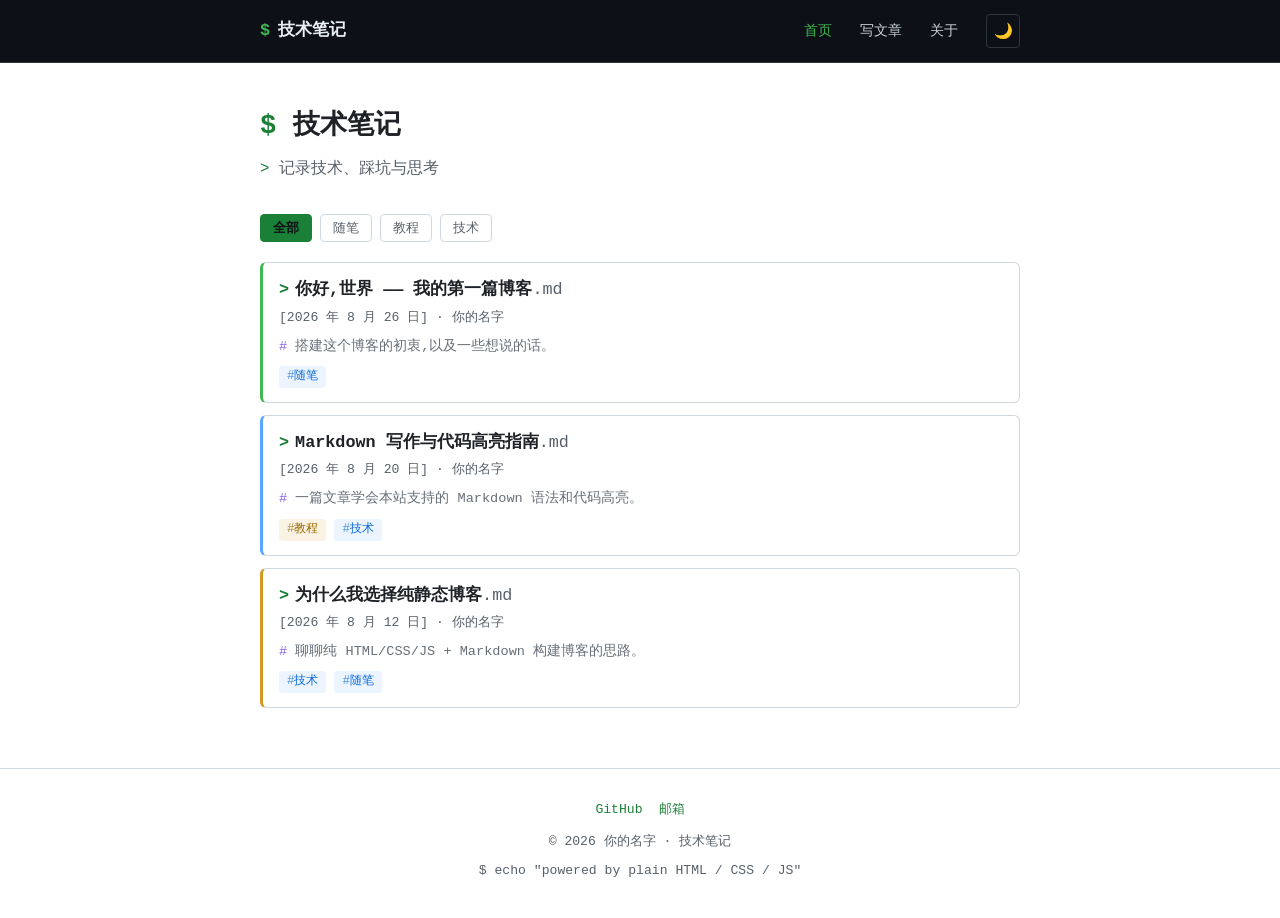
==== index.html @ 291576c0 "初始化:纯静态个人博客(终端代码风) 零构建、零后端的静态博客,文章用 Markdown 书写,通过 js/config.js 管理。  - 首页文章列表 + 标签筛选 - 文章详情页(marked " ====
<!DOCTYPE html>
<html lang="zh-CN">
<head>
  <meta charset="UTF-8" />
  <meta name="viewport" content="width=device-width, initial-scale=1.0" />
  <meta name="description" content="个人博客首页" />
  <title>首页 · 技术笔记</title>

  <!-- 提前设置主题,避免刷新闪烁 -->
  <script>
    (function () {
      var t = localStorage.getItem("theme");
      if (!t) t = window.matchMedia("(prefers-color-scheme: dark)").matches ? "dark" : "light";
      document.documentElement.setAttribute("data-theme", t);
    })();
  </script>

  <link rel="stylesheet" href="css/style.css" />
</head>
<body>
  <header id="site-header" class="site-header"></header>

  <main class="container">
    <section class="hero">
      <h1><span class="prompt">$</span> <span id="hero-title">技术笔记</span></h1>
      <p class="tagline">记录技术、踩坑与思考</p>
    </section>

    <div id="tag-filter" class="tag-filter"></div>
    <div id="post-list" class="post-list"></div>
  </main>

  <footer id="site-footer" class="site-footer"></footer>

  <script src="js/config.js"></script>
  <script src="js/main.js"></script>
  <script src="js/index.js"></script>
</body>
</html>
---- css/style.css ----
/* ==========================================================================
   技术笔记 —— 终端代码风格
   深色为默认(终端),浅色为「纸面终端」。代码块始终保持深色。
   ========================================================================== */

:root {
  --font-mono: "SFMono-Regular", "JetBrains Mono", "Fira Code", Consolas,
    "Liberation Mono", Menlo, monospace;
  --font-sans: -apple-system, "Segoe UI", "PingFang SC", "Hiragino Sans GB",
    "Microsoft YaHei", "Helvetica Neue", sans-serif;

  /* 深色(终端)主题 */
  --bg: #0d1117;
  --bg-soft: #161b22;
  --card: #161b22;
  --text: #c9d1d9;
  --text-muted: #8b949e;
  --heading: #e6edf3;
  --border: #30363d;
  --accent: #3fb950;   /* 绿:提示符 / 链接 */
  --accent-2: #58a6ff; /* 蓝 */
  --accent-3: #d29922; /* 琥珀 */
  --accent-4: #bc8cff; /* 紫 */
  --accent-5: #f85149; /* 红 */
  --code-bg: #0d1117;
  --code-text: #c9d1d9;
  --shadow: 0 8px 24px rgba(0, 0, 0, 0.4);
}

[data-theme="light"] {
  --bg: #ffffff;
  --bg-soft: #f6f8fa;
  --card: #ffffff;
  --text: #24292f;
  --text-muted: #57606a;
  --heading: #1f2328;
  --border: #d0d7de;
  --accent: #1a7f37;
  --accent-2: #0969da;
  --accent-3: #9a6700;
  --accent-4: #8250df;
  --accent-5: #cf222e;
  --code-bg: #0d1117; /* 代码块保持深色,模拟终端 */
  --code-text: #c9d1d9;
  --shadow: 0 8px 24px rgba(140, 149, 159, 0.15);
}

/* ---- 基础 ---- */
* { box-sizing: border-box; }
html { scroll-behavior: smooth; }

body {
  margin: 0;
  font-family: var(--font-sans);
  background: var(--bg);
  color: var(--text);
  line-height: 1.7;
  -webkit-font-smoothing: antialiased;
  transition: background-color 0.25s ease, color 0.25s ease;
}

a { color: var(--accent); text-decoration: none; }
a:hover { text-decoration: underline; }

img { max-width: 100%; border-radius: 6px; }

.container { max-width: 800px; margin: 0 auto; padding: 0 20px; }

/* 终端提示符 */
.prompt { color: var(--accent); font-family: var(--font-mono); font-weight: 600; }

/* ==========================================================================
   页头(始终为深色终端栏)
   ========================================================================== */
.site-header {
  background: #0d1117;
  border-bottom: 1px solid #30363d;
  position: sticky;
  top: 0;
  z-index: 100;
}

.header-inner {
  max-width: 800px;
  margin: 0 auto;
  padding: 14px 20px;
  display: flex;
  align-items: center;
  gap: 16px;
}

.brand {
  display: flex;
  align-items: baseline;
  gap: 8px;
  font-family: var(--font-mono);
  font-weight: 700;
  font-size: 1.05rem;
  color: #e6edf3;
  white-space: nowrap;
}
.brand:hover { text-decoration: none; }
.brand .prompt { color: #3fb950; }

.nav {
  display: flex;
  align-items: center;
  gap: 4px;
  margin-left: auto;
  font-family: var(--font-mono);
}

.nav a {
  color: #c9d1d9;
  padding: 5px 12px;
  border-radius: 4px;
  font-size: 0.9rem;
  transition: color 0.15s ease, background-color 0.15s ease;
}
.nav a:hover { color: #e6edf3; background: #161b22; text-decoration: none; }
.nav a.active { color: #3fb950; }

.theme-toggle {
  border: 1px solid #30363d;
  cursor: pointer;
  width: 34px;
  height: 34px;
  border-radius: 4px;
  background: transparent;
  color: #c9d1d9;
  font-size: 0.95rem;
  display: grid;
  place-items: center;
  transition: background-color 0.15s ease, color 0.15s ease;
}
.theme-toggle:hover { background: #161b22; color: #3fb950; }

/* ==========================================================================
   首页 Hero
   ========================================================================== */
.hero { padding: 40px 0 12px; }

.hero h1 {
  margin: 0 0 6px;
  font-family: var(--font-mono);
  font-size: 1.7rem;
  color: var(--heading);
  font-weight: 700;
}

.hero .tagline {
  margin: 0;
  color: var(--text-muted);
  font-family: var(--font-mono);
  font-size: 0.98rem;
}
.hero .tagline::before { content: "> "; color: var(--accent); }

/* ==========================================================================
   标签筛选
   ========================================================================== */
.tag-filter {
  display: flex;
  flex-wrap: wrap;
  gap: 8px;
  margin: 20px 0;
}

.filter-btn {
  border: 1px solid var(--border);
  background: var(--card);
  color: var(--text-muted);
  padding: 4px 12px;
  border-radius: 4px;
  font-family: var(--font-mono);
  font-size: 0.82rem;
  cursor: pointer;
  transition: all 0.15s ease;
}
.filter-btn:hover { border-color: var(--accent); color: var(--accent); }
.filter-btn.active {
  background: var(--accent);
  border-color: var(--accent);
  color: #0d1117;
  font-weight: 600;
}

/* ==========================================================================
   文章列表(终端文件列表)
   ========================================================================== */
.post-list { display: flex; flex-direction: column; gap: 12px; }

.post-card {
  display: block;
  background: var(--card);
  border: 1px solid var(--border);
  border-left: 3px solid var(--card-accent, var(--accent));
  border-radius: 6px;
  padding: 14px 16px;
  font-family: var(--font-mono);
  transition: background-color 0.15s ease, transform 0.15s ease, box-shadow 0.15s ease;
}
.post-card:hover {
  background: var(--bg-soft);
  transform: translateX(3px);
  box-shadow: var(--shadow);
  text-decoration: none;
}

.post-title {
  color: var(--heading);
  font-size: 1.05rem;
  font-weight: 600;
  line-height: 1.5;
}
.post-title .prompt { margin-right: 6px; }
.post-title .ext { color: var(--text-muted); font-weight: 400; }

.post-meta {
  color: var(--text-muted);
  font-size: 0.82rem;
  margin: 4px 0 6px;
}

.post-desc {
  color: var(--text-muted);
  font-size: 0.85rem;
  margin: 0 0 8px;
  opacity: 0.9;
}
.post-desc::before { content: "# "; color: var(--accent-4); }

.post-tags { display: flex; flex-wrap: wrap; gap: 8px; }

/* 标签(语法高亮 token 样式) */
.tag {
  display: inline-block;
  font-family: var(--font-mono);
  font-size: 0.78rem;
  padding: 1px 8px;
  border-radius: 4px;
  line-height: 1.6;
}
.tag::before { content: "#"; opacity: 0.7; }

.tag.t0 { color: var(--accent);  background: rgba(63, 185, 80, 0.12); }
.tag.t1 { color: var(--accent-2); background: rgba(88, 166, 255, 0.12); }
.tag.t2 { color: var(--accent-3); background: rgba(210, 153, 34, 0.12); }
.tag.t3 { color: var(--accent-4); background: rgba(188, 140, 255, 0.12); }
.tag.t4 { color: var(--accent-5); background: rgba(248, 81, 73, 0.12); }
.tag.t5 { color: var(--text-muted); background: rgba(139, 148, 158, 0.15); }

/* 空状态 */
.empty {
  text-align: center;
  color: var(--text-muted);
  padding: 60px 0;
  font-family: var(--font-mono);
}
.empty::before { content: "$ "; color: var(--accent); }

/* ==========================================================================
   文章详情
   ========================================================================== */
.article-header { margin: 36px 0 28px; }

.article-header h1 {
  font-family: var(--font-mono);
  font-size: 1.6rem;
  line-height: 1.4;
  color: var(--heading);
  margin: 0 0 12px;
}
.article-header h1::before { content: "# "; color: var(--accent); }

.article-header .post-meta {
  font-family: var(--font-mono);
  font-size: 0.85rem;
  color: var(--text-muted);
}

.article-content { font-size: 1.02rem; }

.article-content h2, .article-content h3 {
  font-family: var(--font-mono);
  color: var(--heading);
}
.article-content h2 { margin-top: 2em; }
.article-content h2::before { content: "## "; color: var(--accent); }
.article-content h3 { margin-top: 1.6em; }
.article-content h3::before { content: "### "; color: var(--accent-2); }

.article-content blockquote {
  margin: 1.2em 0;
  padding: 10px 18px;
  border-left: 3px solid var(--accent-3);
  background: var(--bg-soft);
  border-radius: 0 6px 6px 0;
  color: var(--text-muted);
  font-family: var(--font-mono);
  font-size: 0.95em;
}

.article-content code {
  background: var(--bg-soft);
  padding: 2px 6px;
  border-radius: 4px;
  font-family: var(--font-mono);
  font-size: 0.88em;
  color: var(--accent-2);
}
.article-content pre {
  background: var(--code-bg);
  color: var(--code-text);
  padding: 16px 18px;
  border: 1px solid var(--border);
  border-radius: 6px;
  overflow-x: auto;
  line-height: 1.6;
}
.article-content pre code {
  background: none;
  padding: 0;
  color: inherit;
  font-size: 0.88em;
}
.article-content table { border-collapse: collapse; margin: 1.2em 0; width: 100%; }
.article-content th, .article-content td {
  border: 1px solid var(--border);
  padding: 8px 12px;
  text-align: left;
}
.article-content th { background: var(--bg-soft); font-family: var(--font-mono); }
.article-content hr { border: none; border-top: 1px dashed var(--border); margin: 2em 0; }

.article-footer {
  margin-top: 40px;
  padding-top: 20px;
  border-top: 1px solid var(--border);
  display: flex;
  justify-content: space-between;
  gap: 12px;
  flex-wrap: wrap;
  font-family: var(--font-mono);
}
.article-footer a { font-size: 0.9rem; }

/* ==========================================================================
   关于页
   ========================================================================== */
.about-card {
  background: var(--card);
  border: 1px solid var(--border);
  border-radius: 6px;
  padding: 28px;
  margin-top: 32px;
}
.about-card .whoami {
  font-family: var(--font-mono);
  color: var(--text-muted);
  font-size: 0.9rem;
  margin: 0 0 8px;
}
.about-card .whoami::before { content: "$ whoami"; color: var(--accent); }
.about-card h1 { font-family: var(--font-mono); margin: 0 0 6px; color: var(--heading); font-size: 1.4rem; }
.about-card .role { color: var(--text-muted); margin: 0 0 20px; font-family: var(--font-mono); font-size: 0.9rem; }
.about-card h2 {
  font-family: var(--font-mono);
  color: var(--heading);
  margin-top: 1.8em;
  font-size: 1.05rem;
}
.about-card h2::before { content: "## "; color: var(--accent); }
.about-card p { font-size: 0.98rem; }

.social-list { display: flex; gap: 12px; flex-wrap: wrap; margin-top: 20px; }
.social-list a {
  font-family: var(--font-mono);
  padding: 6px 14px;
  border: 1px solid var(--border);
  border-radius: 4px;
  color: var(--text);
  transition: all 0.15s ease;
}
.social-list a:hover { border-color: var(--accent); color: var(--accent); text-decoration: none; }
.social-list a::before { content: "↗ "; color: var(--accent-2); }

/* ==========================================================================
   页脚
   ========================================================================== */
.site-footer {
  margin-top: 60px;
  padding: 30px 0 36px;
  text-align: center;
  color: var(--text-muted);
  font-family: var(--font-mono);
  font-size: 0.82rem;
  border-top: 1px solid var(--border);
}
.site-footer .footer-social { display: flex; gap: 16px; justify-content: center; margin-bottom: 10px; }

/* ==========================================================================
   写文章页(编辑器)
   ========================================================================== */
.editor-page h1 { font-family: var(--font-mono); font-size: 1.5rem; color: var(--heading); margin: 36px 0 4px; }
.editor-page h1::before { content: "$ "; color: var(--accent); }
.editor-page .sub { color: var(--text-muted); margin: 0 0 20px; font-size: 0.92rem; }

.field-grid { display: grid; grid-template-columns: 1fr 1fr; gap: 14px; margin-bottom: 18px; }
.field { display: flex; flex-direction: column; gap: 6px; }
.field.full { grid-column: 1 / -1; }
.field label { font-family: var(--font-mono); font-size: 0.82rem; font-weight: 600; color: var(--heading); }
.field input, .field textarea {
  font-family: var(--font-mono);
  font-size: 0.92rem;
  padding: 9px 12px;
  border: 1px solid var(--border);
  border-radius: 4px;
  background: var(--card);
  color: var(--text);
  transition: border-color 0.15s ease, box-shadow 0.15s ease;
}
.field input:focus, .field textarea:focus {
  outline: none;
  border-color: var(--accent);
  box-shadow: 0 0 0 3px rgba(63, 185, 80, 0.15);
}
.field .hint { font-size: 0.76rem; color: var(--text-muted); }

.color-swatches { display: flex; gap: 8px; flex-wrap: wrap; align-items: center; }
.swatch {
  width: 24px; height: 24px; border-radius: 4px;
  border: 2px solid transparent; cursor: pointer;
  transition: transform 0.15s ease, border-color 0.15s ease;
}
.swatch:hover { transform: scale(1.1); }
.swatch.active { border-color: var(--heading); }

.editor-grid { display: grid; grid-template-columns: 1fr 1fr; gap: 14px; margin-bottom: 18px; }
.editor-pane { display: flex; flex-direction: column; }
.editor-pane .pane-title {
  font-family: var(--font-mono);
  font-size: 0.82rem; font-weight: 600; color: var(--heading);
  margin-bottom: 6px; display: flex; justify-content: space-between; align-items: center;
}
.editor-pane textarea {
  flex: 1;
  min-height: 380px;
  resize: vertical;
  font-family: var(--font-mono);
  font-size: 0.88rem;
  line-height: 1.6;
  padding: 14px;
  border: 1px solid var(--border);
  border-radius: 6px;
  background: var(--code-bg);
  color: var(--code-text);
}
.preview-pane {
  min-height: 380px;
  border: 1px solid var(--border);
  border-radius: 6px;
  background: var(--card);
  padding: 14px 18px;
  overflow-y: auto;
  font-size: 0.95rem;
}
.preview-pane:empty::before { content: "> 预览会显示在这里…"; color: var(--text-muted); font-family: var(--font-mono); }
.preview-pane h1, .preview-pane h2, .preview-pane h3 { font-family: var(--font-mono); color: var(--heading); }
.preview-pane blockquote {
  margin: 1em 0; padding: 8px 16px;
  border-left: 3px solid var(--accent-3);
  background: var(--bg-soft); border-radius: 0 6px 6px 0; color: var(--text-muted);
}
.preview-pane code { background: var(--bg-soft); padding: 2px 6px; border-radius: 4px; font-family: var(--font-mono); }
.preview-pane pre { background: var(--code-bg); color: var(--code-text); padding: 14px; border-radius: 6px; overflow-x: auto; }
.preview-pane pre code { background: none; padding: 0; color: inherit; }

.editor-actions { display: flex; gap: 10px; flex-wrap: wrap; margin-bottom: 18px; }
.btn {
  border: 1px solid var(--border); cursor: pointer;
  padding: 9px 18px; border-radius: 4px;
  font-family: var(--font-mono); font-size: 0.9rem; font-weight: 600;
  transition: transform 0.15s ease, opacity 0.15s ease, background-color 0.15s ease;
}
.btn:hover { transform: translateY(-1px); opacity: 0.92; }
.btn-primary { background: var(--accent); border-color: var(--accent); color: #0d1117; }
.btn-secondary { background: var(--accent-2); border-color: var(--accent-2); color: #0d1117; }
.btn-ghost { background: var(--card); color: var(--text); }

.snippet-box h3 { font-family: var(--font-mono); color: var(--heading); margin: 0 0 8px; font-size: 0.95rem; }
.snippet-box pre {
  background: var(--code-bg); color: var(--code-text);
  padding: 16px; border-radius: 6px; overflow-x: auto;
  font-family: var(--font-mono); font-size: 0.85rem; line-height: 1.6; margin: 0;
}

.toast {
  position: fixed; left: 50%; bottom: 30px; transform: translateX(-50%);
  background: var(--heading); color: var(--bg);
  padding: 9px 20px; border-radius: 4px;
  font-family: var(--font-mono); font-size: 0.85rem;
  opacity: 0; pointer-events: none; transition: opacity 0.25s ease;
  z-index: 999;
}
.toast.show { opacity: 1; }

/* ==========================================================================
   响应式
   ========================================================================== */
@media (max-width: 640px) {
  .brand { font-size: 0.95rem; }
  .nav a { padding: 5px 9px; font-size: 0.82rem; }
  .hero h1 { font-size: 1.4rem; }
  .article-header h1 { font-size: 1.35rem; }
  .field-grid, .editor-grid { grid-template-columns: 1fr; }
  .editor-pane textarea, .preview-pane { min-height: 260px; }
}
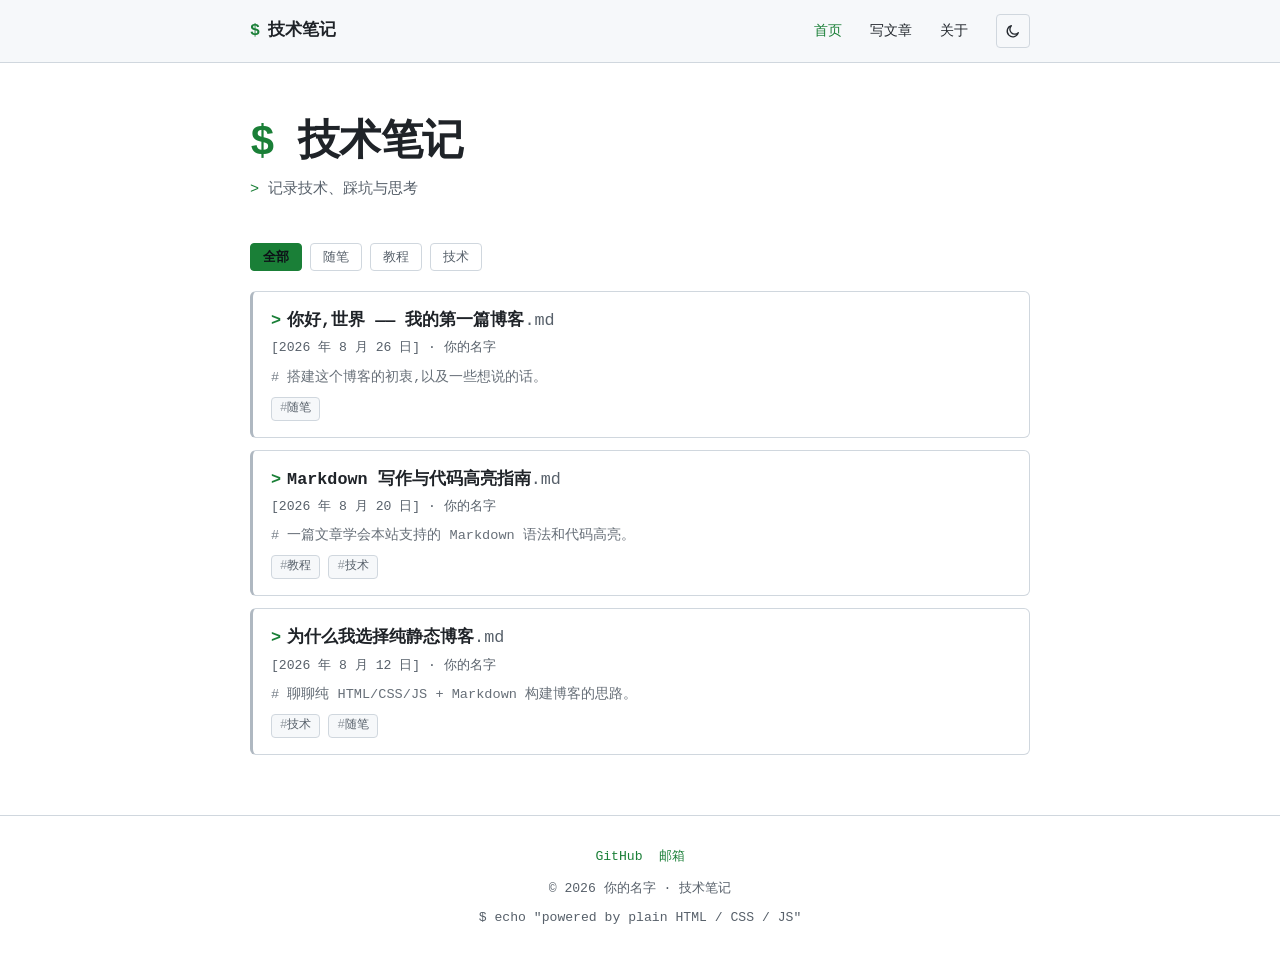
==== commit 49b71976: "refactor(ui): 视觉重构 — 修 bug、收敛配色、拉开字号层级 第一批(修 bug): - 页头改用 --header-bg 变量,修复浅色主题下页头仍为深色的问题 - 补 og/twi" ====
--- a/index.html
+++ b/index.html
@@ -3,8 +3,19 @@
 <head>
   <meta charset="UTF-8" />
   <meta name="viewport" content="width=device-width, initial-scale=1.0" />
-  <meta name="description" content="个人博客首页" />
+  <meta name="description" content="技术笔记 —— 记录技术、踩坑与思考。纯 HTML/CSS/JS 构建的静态博客。" />
   <title>首页 · 技术笔记</title>
+
+  <link rel="icon" href="favicon.svg" type="image/svg+xml" />
+
+  <!-- 社交分享预览 -->
+  <meta property="og:type" content="website" />
+  <meta property="og:site_name" content="技术笔记" />
+  <meta property="og:title" content="技术笔记" />
+  <meta property="og:description" content="记录技术、踩坑与思考。" />
+  <meta property="og:image" content="https://lsgeel.github.io/lsgclaudetest/assets/og-cover.png" />
+  <meta property="og:url" content="https://lsgeel.github.io/lsgclaudetest/" />
+  <meta name="twitter:card" content="summary_large_image" />
 
   <!-- 提前设置主题,避免刷新闪烁 -->
   <script>
@@ -20,7 +31,7 @@
 <body>
   <header id="site-header" class="site-header"></header>
 
-  <main class="container">
+  <main class="container" id="main">
     <section class="hero">
       <h1><span class="prompt">$</span> <span id="hero-title">技术笔记</span></h1>
       <p class="tagline">记录技术、踩坑与思考</p>
--- a/css/style.css
+++ b/css/style.css
@@ -13,33 +13,46 @@
   --bg: #0d1117;
   --bg-soft: #161b22;
   --card: #161b22;
+  --header-bg: #0d1117;
   --text: #c9d1d9;
   --text-muted: #8b949e;
+  --text-faint: #6e7681;
   --heading: #e6edf3;
   --border: #30363d;
-  --accent: #3fb950;   /* 绿:提示符 / 链接 */
-  --accent-2: #58a6ff; /* 蓝 */
-  --accent-3: #d29922; /* 琥珀 */
-  --accent-4: #bc8cff; /* 紫 */
-  --accent-5: #f85149; /* 红 */
+  --border-strong: #454c56;
+
+  /* 强调色:绿为主,蓝仅用于行内代码/次要链接,其余为中性层级 */
+  --accent: #3fb950;        /* 主:提示符 / 链接 / 激活态 */
+  --accent-soft: rgba(63, 185, 80, 0.12);
+  --accent-2: #58a6ff;      /* 次:行内代码 */
+  --accent-2-soft: rgba(88, 166, 255, 0.12);
+
   --code-bg: #0d1117;
   --code-text: #c9d1d9;
-  --shadow: 0 8px 24px rgba(0, 0, 0, 0.4);
+  --shadow: 0 8px 24px rgba(1, 4, 9, 0.5);
+
+  /* z-index 层级 */
+  --z-header: 100;
+  --z-toast: 400;
 }
 
 [data-theme="light"] {
   --bg: #ffffff;
   --bg-soft: #f6f8fa;
   --card: #ffffff;
+  --header-bg: #f6f8fa;
   --text: #24292f;
   --text-muted: #57606a;
+  --text-faint: #6e7781;
   --heading: #1f2328;
   --border: #d0d7de;
+  --border-strong: #afb8c1;
+
   --accent: #1a7f37;
+  --accent-soft: rgba(26, 127, 55, 0.10);
   --accent-2: #0969da;
-  --accent-3: #9a6700;
-  --accent-4: #8250df;
-  --accent-5: #cf222e;
+  --accent-2-soft: rgba(9, 105, 218, 0.10);
+
   --code-bg: #0d1117; /* 代码块保持深色,模拟终端 */
   --code-text: #c9d1d9;
   --shadow: 0 8px 24px rgba(140, 149, 159, 0.15);
@@ -64,24 +77,65 @@
 
 img { max-width: 100%; border-radius: 6px; }
 
-.container { max-width: 800px; margin: 0 auto; padding: 0 20px; }
+.container { max-width: 820px; margin: 0 auto; padding: 0 20px; }
 
 /* 终端提示符 */
 .prompt { color: var(--accent); font-family: var(--font-mono); font-weight: 600; }
 
-/* ==========================================================================
-   页头(始终为深色终端栏)
+/* 日期、计数等数字等宽对齐 */
+.post-meta, .article-header .post-meta, .site-footer { font-variant-numeric: tabular-nums; }
+
+/* 跳到主要内容(键盘可达性) */
+.skip-link {
+  position: absolute;
+  left: 12px;
+  top: -60px;
+  z-index: calc(var(--z-header) + 1);
+  padding: 8px 16px;
+  background: var(--accent);
+  color: #0d1117;
+  font-family: var(--font-mono);
+  font-size: 0.85rem;
+  font-weight: 600;
+  border-radius: 4px;
+  transition: top 0.18s ease;
+}
+.skip-link:focus {
+  top: 12px;
+  outline: 2px solid var(--heading);
+  outline-offset: 2px;
+  text-decoration: none;
+}
+
+/* 统一键盘焦点环 */
+:focus-visible {
+  outline: 2px solid var(--accent);
+  outline-offset: 3px;
+  border-radius: 3px;
+}
+
+/* 尊重系统的减少动画偏好 */
+@media (prefers-reduced-motion: reduce) {
+  html { scroll-behavior: auto; }
+  *, *::before, *::after {
+    animation-duration: 0.01ms !important;
+    transition-duration: 0.01ms !important;
+  }
+}
+
+/* ==========================================================================
+   页头(跟随主题)
    ========================================================================== */
 .site-header {
-  background: #0d1117;
-  border-bottom: 1px solid #30363d;
+  background: var(--header-bg);
+  border-bottom: 1px solid var(--border);
   position: sticky;
   top: 0;
-  z-index: 100;
+  z-index: var(--z-header);
 }
 
 .header-inner {
-  max-width: 800px;
+  max-width: 820px;
   margin: 0 auto;
   padding: 14px 20px;
   display: flex;
@@ -96,11 +150,11 @@
   font-family: var(--font-mono);
   font-weight: 700;
   font-size: 1.05rem;
-  color: #e6edf3;
+  color: var(--heading);
   white-space: nowrap;
 }
 .brand:hover { text-decoration: none; }
-.brand .prompt { color: #3fb950; }
+.brand .prompt { color: var(--accent); }
 
 .nav {
   display: flex;
@@ -111,48 +165,53 @@
 }
 
 .nav a {
-  color: #c9d1d9;
+  color: var(--text);
   padding: 5px 12px;
   border-radius: 4px;
   font-size: 0.9rem;
+  font-weight: 500;
   transition: color 0.15s ease, background-color 0.15s ease;
 }
-.nav a:hover { color: #e6edf3; background: #161b22; text-decoration: none; }
-.nav a.active { color: #3fb950; }
+.nav a:hover { color: var(--heading); background: var(--bg-soft); text-decoration: none; }
+.nav a.active { color: var(--accent); }
 
 .theme-toggle {
-  border: 1px solid #30363d;
+  border: 1px solid var(--border);
   cursor: pointer;
   width: 34px;
   height: 34px;
   border-radius: 4px;
   background: transparent;
-  color: #c9d1d9;
-  font-size: 0.95rem;
+  color: var(--text);
   display: grid;
   place-items: center;
-  transition: background-color 0.15s ease, color 0.15s ease;
-}
-.theme-toggle:hover { background: #161b22; color: #3fb950; }
+  transition: background-color 0.15s ease, color 0.15s ease, border-color 0.15s ease;
+}
+.theme-toggle:hover { background: var(--bg-soft); color: var(--accent); border-color: var(--accent); }
+.theme-toggle:active { transform: translateY(1px); }
+.theme-toggle svg { width: 16px; height: 16px; display: block; }
 
 /* ==========================================================================
    首页 Hero
    ========================================================================== */
-.hero { padding: 40px 0 12px; }
+.hero { padding: 56px 0 20px; }
 
 .hero h1 {
-  margin: 0 0 6px;
-  font-family: var(--font-mono);
-  font-size: 1.7rem;
+  margin: 0 0 10px;
+  font-family: var(--font-mono);
+  font-size: clamp(1.9rem, 5vw, 2.6rem);
+  letter-spacing: -0.02em;
+  line-height: 1.15;
   color: var(--heading);
   font-weight: 700;
+  text-wrap: balance;
 }
 
 .hero .tagline {
   margin: 0;
   color: var(--text-muted);
   font-family: var(--font-mono);
-  font-size: 0.98rem;
+  font-size: 0.95rem;
 }
 .hero .tagline::before { content: "> "; color: var(--accent); }
 
@@ -194,18 +253,19 @@
   display: block;
   background: var(--card);
   border: 1px solid var(--border);
-  border-left: 3px solid var(--card-accent, var(--accent));
+  border-left: 3px solid var(--border-strong);
   border-radius: 6px;
-  padding: 14px 16px;
-  font-family: var(--font-mono);
-  transition: background-color 0.15s ease, transform 0.15s ease, box-shadow 0.15s ease;
+  padding: 16px 18px;
+  font-family: var(--font-mono);
+  transition: background-color 0.2s ease, border-color 0.2s ease, box-shadow 0.2s ease;
 }
 .post-card:hover {
   background: var(--bg-soft);
-  transform: translateX(3px);
+  border-left-color: var(--accent);
   box-shadow: var(--shadow);
   text-decoration: none;
 }
+.post-card:active { transform: translateY(1px); }
 
 .post-title {
   color: var(--heading);
@@ -228,27 +288,24 @@
   margin: 0 0 8px;
   opacity: 0.9;
 }
-.post-desc::before { content: "# "; color: var(--accent-4); }
+.post-desc::before { content: "# "; color: var(--text-faint); }
 
 .post-tags { display: flex; flex-wrap: wrap; gap: 8px; }
 
-/* 标签(语法高亮 token 样式) */
+/* 标签(统一中性样式,避免多色争夺注意力) */
 .tag {
   display: inline-block;
   font-family: var(--font-mono);
   font-size: 0.78rem;
+  font-weight: 500;
   padding: 1px 8px;
   border-radius: 4px;
   line-height: 1.6;
-}
-.tag::before { content: "#"; opacity: 0.7; }
-
-.tag.t0 { color: var(--accent);  background: rgba(63, 185, 80, 0.12); }
-.tag.t1 { color: var(--accent-2); background: rgba(88, 166, 255, 0.12); }
-.tag.t2 { color: var(--accent-3); background: rgba(210, 153, 34, 0.12); }
-.tag.t3 { color: var(--accent-4); background: rgba(188, 140, 255, 0.12); }
-.tag.t4 { color: var(--accent-5); background: rgba(248, 81, 73, 0.12); }
-.tag.t5 { color: var(--text-muted); background: rgba(139, 148, 158, 0.15); }
+  color: var(--text-muted);
+  background: var(--bg-soft);
+  border: 1px solid var(--border);
+}
+.tag::before { content: "#"; opacity: 0.6; }
 
 /* 空状态 */
 .empty {
@@ -262,14 +319,16 @@
 /* ==========================================================================
    文章详情
    ========================================================================== */
-.article-header { margin: 36px 0 28px; }
+.article-header { margin: 48px 0 32px; }
 
 .article-header h1 {
   font-family: var(--font-mono);
-  font-size: 1.6rem;
-  line-height: 1.4;
+  font-size: clamp(1.7rem, 4.5vw, 2.2rem);
+  letter-spacing: -0.02em;
+  line-height: 1.25;
   color: var(--heading);
-  margin: 0 0 12px;
+  margin: 0 0 14px;
+  text-wrap: balance;
 }
 .article-header h1::before { content: "# "; color: var(--accent); }
 
@@ -279,21 +338,28 @@
   color: var(--text-muted);
 }
 
-.article-content { font-size: 1.02rem; }
+/* 正文:限制行宽以提升可读性 */
+.article-content {
+  font-size: 1.02rem;
+  max-width: 68ch;
+  text-wrap: pretty;
+}
 
 .article-content h2, .article-content h3 {
   font-family: var(--font-mono);
   color: var(--heading);
-}
-.article-content h2 { margin-top: 2em; }
+  letter-spacing: -0.01em;
+  text-wrap: balance;
+}
+.article-content h2 { margin-top: 2.2em; font-size: 1.4rem; }
 .article-content h2::before { content: "## "; color: var(--accent); }
-.article-content h3 { margin-top: 1.6em; }
-.article-content h3::before { content: "### "; color: var(--accent-2); }
+.article-content h3 { margin-top: 1.8em; font-size: 1.15rem; }
+.article-content h3::before { content: "### "; color: var(--text-faint); }
 
 .article-content blockquote {
   margin: 1.2em 0;
   padding: 10px 18px;
-  border-left: 3px solid var(--accent-3);
+  border-left: 3px solid var(--border-strong);
   background: var(--bg-soft);
   border-radius: 0 6px 6px 0;
   color: var(--text-muted);
@@ -400,6 +466,41 @@
 .site-footer .footer-social { display: flex; gap: 16px; justify-content: center; margin-bottom: 10px; }
 
 /* ==========================================================================
+   404
+   ========================================================================== */
+.notfound {
+  padding: 72px 0 40px;
+  font-family: var(--font-mono);
+  max-width: 62ch;
+}
+.notfound .nf-cmd {
+  margin: 0 0 24px;
+  color: var(--text-muted);
+  font-size: 0.92rem;
+  word-break: break-all;
+}
+.notfound h1 {
+  margin: 0 0 12px;
+  font-size: clamp(1.8rem, 5vw, 2.4rem);
+  letter-spacing: -0.02em;
+  line-height: 1.2;
+  color: var(--heading);
+  text-wrap: balance;
+}
+.notfound .nf-msg {
+  margin: 0 0 20px;
+  color: var(--accent);
+  font-size: 0.95rem;
+}
+.notfound .nf-hint {
+  margin: 0 0 32px;
+  color: var(--text-muted);
+  font-size: 0.95rem;
+}
+.notfound .nf-actions { display: flex; gap: 10px; flex-wrap: wrap; }
+.notfound .nf-actions .btn { text-decoration: none; }
+
+/* ==========================================================================
    写文章页(编辑器)
    ========================================================================== */
 .editor-page h1 { font-family: var(--font-mono); font-size: 1.5rem; color: var(--heading); margin: 36px 0 4px; }
@@ -423,18 +524,9 @@
 .field input:focus, .field textarea:focus {
   outline: none;
   border-color: var(--accent);
-  box-shadow: 0 0 0 3px rgba(63, 185, 80, 0.15);
+  box-shadow: 0 0 0 3px var(--accent-soft);
 }
 .field .hint { font-size: 0.76rem; color: var(--text-muted); }
-
-.color-swatches { display: flex; gap: 8px; flex-wrap: wrap; align-items: center; }
-.swatch {
-  width: 24px; height: 24px; border-radius: 4px;
-  border: 2px solid transparent; cursor: pointer;
-  transition: transform 0.15s ease, border-color 0.15s ease;
-}
-.swatch:hover { transform: scale(1.1); }
-.swatch.active { border-color: var(--heading); }
 
 .editor-grid { display: grid; grid-template-columns: 1fr 1fr; gap: 14px; margin-bottom: 18px; }
 .editor-pane { display: flex; flex-direction: column; }
@@ -469,7 +561,7 @@
 .preview-pane h1, .preview-pane h2, .preview-pane h3 { font-family: var(--font-mono); color: var(--heading); }
 .preview-pane blockquote {
   margin: 1em 0; padding: 8px 16px;
-  border-left: 3px solid var(--accent-3);
+  border-left: 3px solid var(--border-strong);
   background: var(--bg-soft); border-radius: 0 6px 6px 0; color: var(--text-muted);
 }
 .preview-pane code { background: var(--bg-soft); padding: 2px 6px; border-radius: 4px; font-family: var(--font-mono); }
@@ -501,7 +593,7 @@
   padding: 9px 20px; border-radius: 4px;
   font-family: var(--font-mono); font-size: 0.85rem;
   opacity: 0; pointer-events: none; transition: opacity 0.25s ease;
-  z-index: 999;
+  z-index: var(--z-toast);
 }
 .toast.show { opacity: 1; }
 
@@ -511,8 +603,6 @@
 @media (max-width: 640px) {
   .brand { font-size: 0.95rem; }
   .nav a { padding: 5px 9px; font-size: 0.82rem; }
-  .hero h1 { font-size: 1.4rem; }
-  .article-header h1 { font-size: 1.35rem; }
   .field-grid, .editor-grid { grid-template-columns: 1fr; }
   .editor-pane textarea, .preview-pane { min-height: 260px; }
 }
